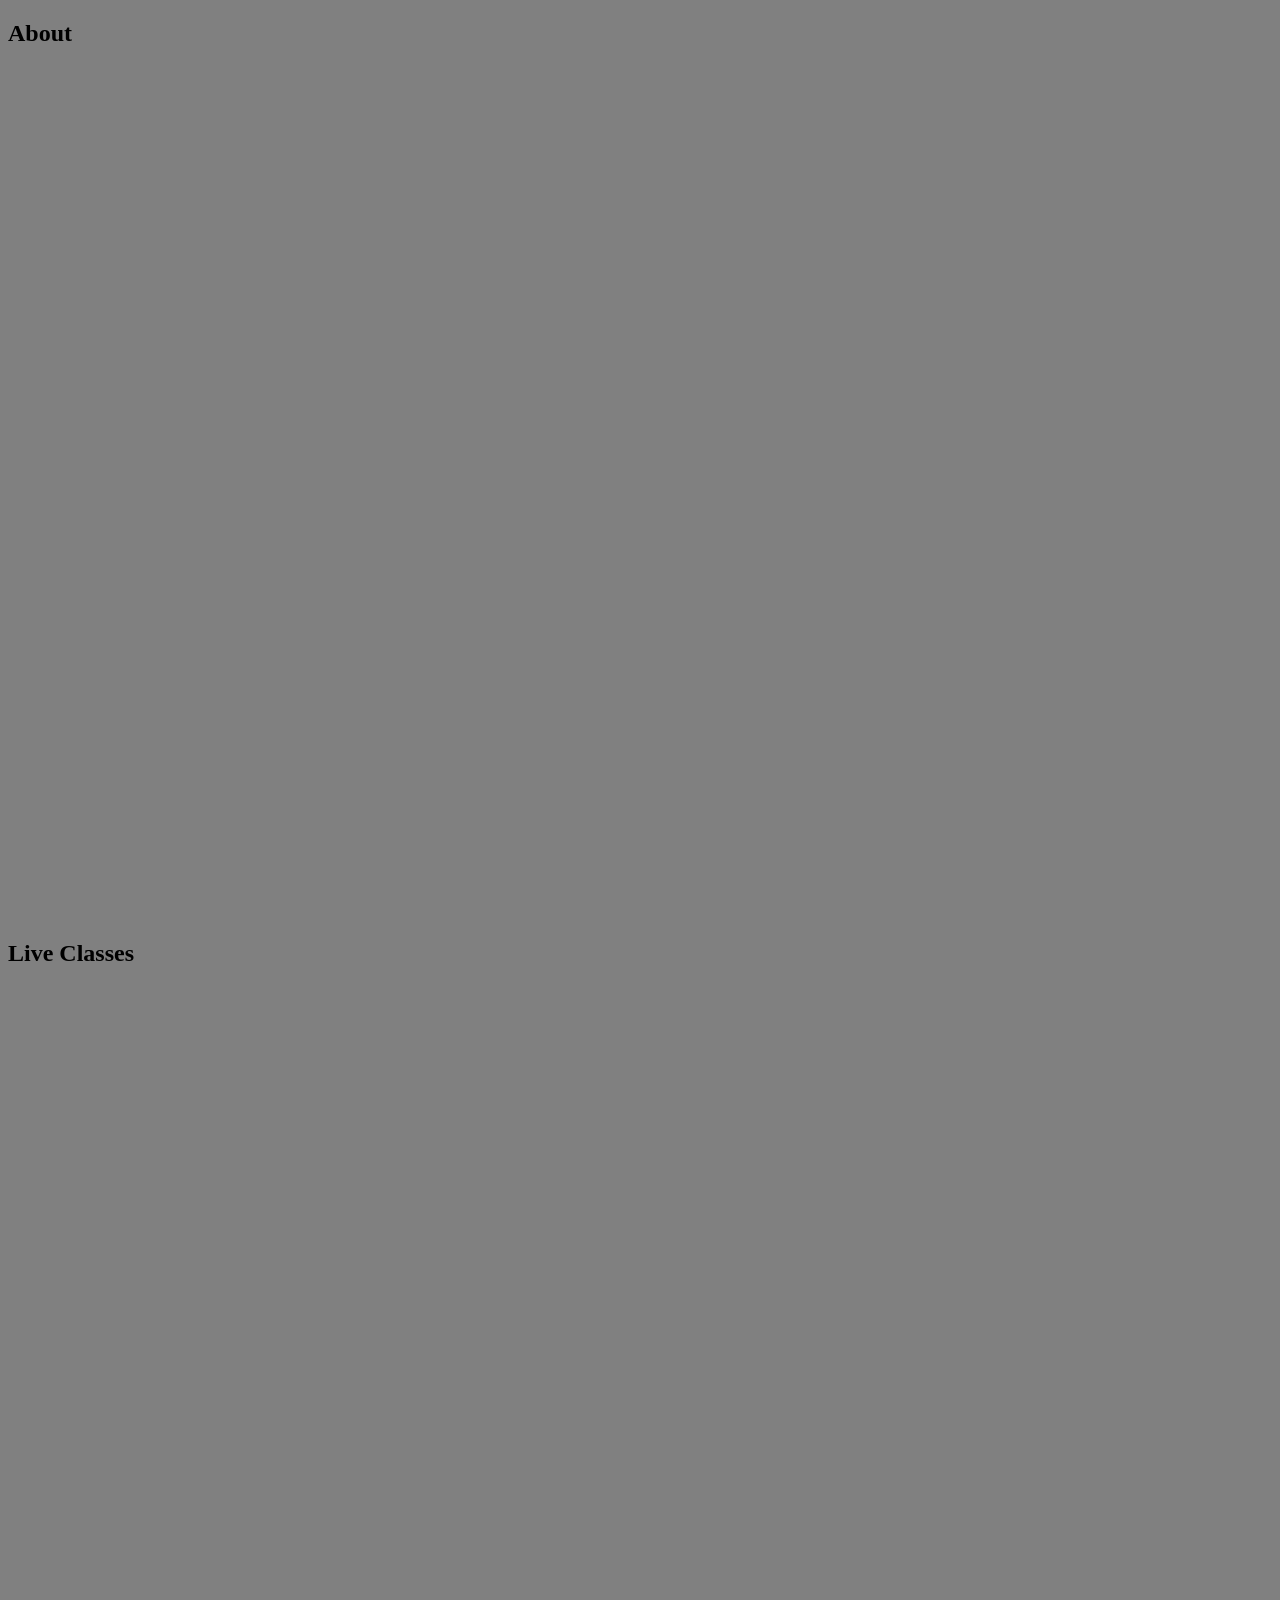
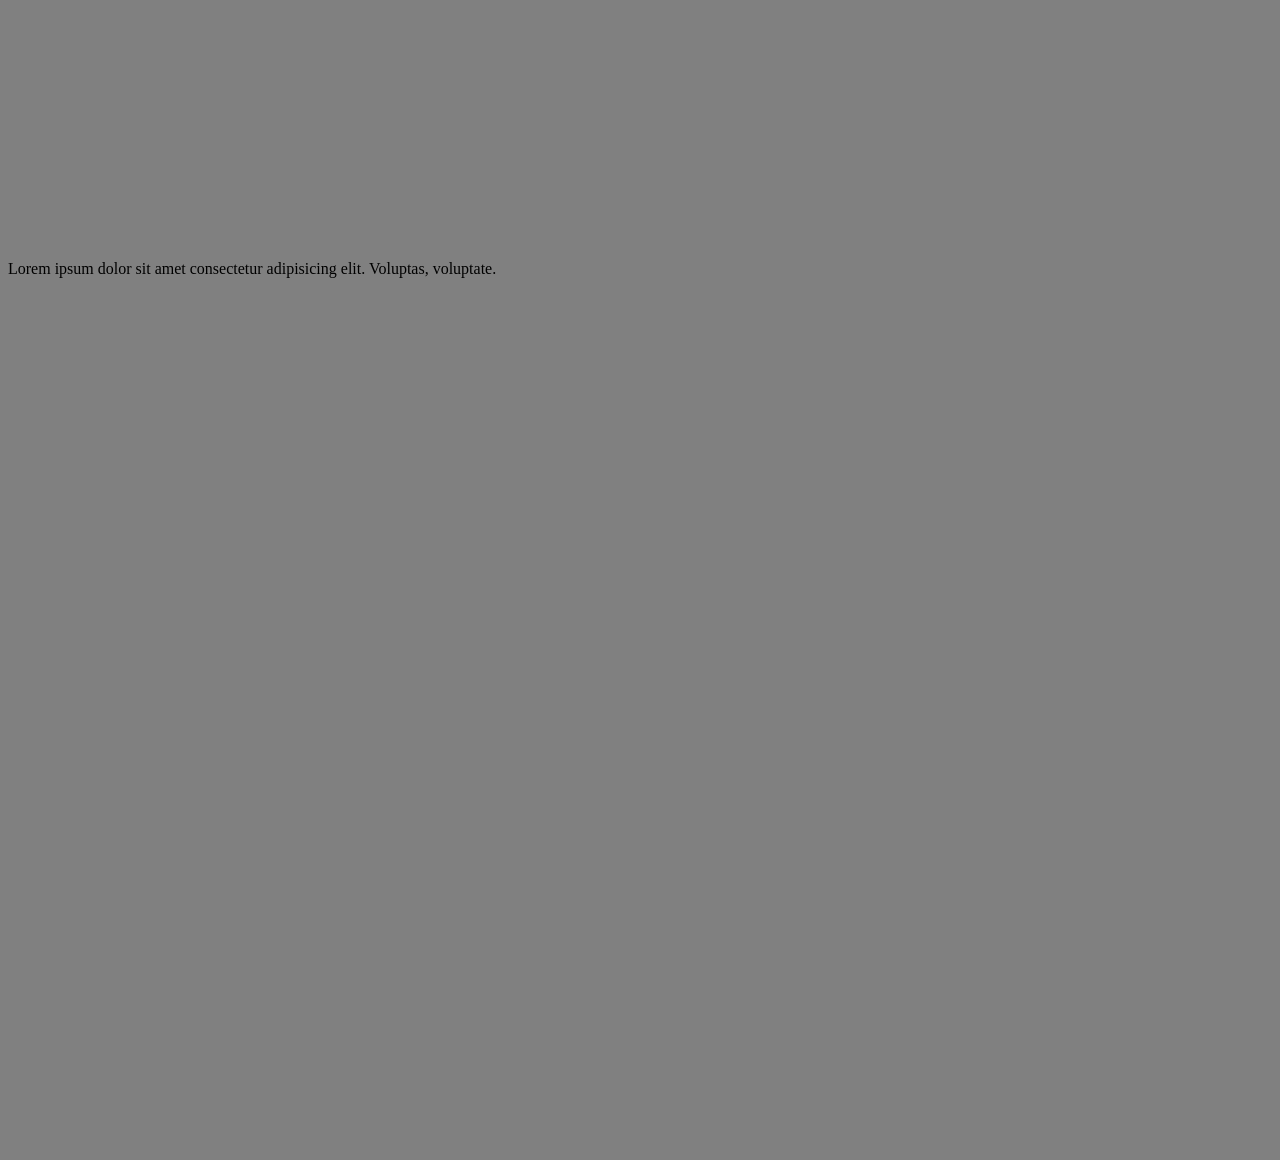
==== dev/index.html @ e34b52e8 "Just updating" ====
<!DOCTYPE html>
<html lang="en">
<head>
    <meta charset="UTF-8">
    <meta name="viewport" content="width=device-width, initial-scale=1.0">
    <title>Document</title>
    <link rel="stylesheet" href="style.css">
</head>
<body>
    <section>
        <div class="id">
            <th class="About">
                <h1>About</h1>
                <h2>Live Classes</h2>
                <p>Lorem ipsum dolor sit amet consectetur adipisicing elit. Voluptas, voluptate.</p>
            </th>
        </div>
    </section>
</body>
</html>
---- dev/style.css ----
*{
    height: 100%;
    width: 100%;
    background-color: gray;
}
.About{
    background-color: aqua;
    justify-content: center;
    box-sizing: border-box;
    border-radius: 10px;
}
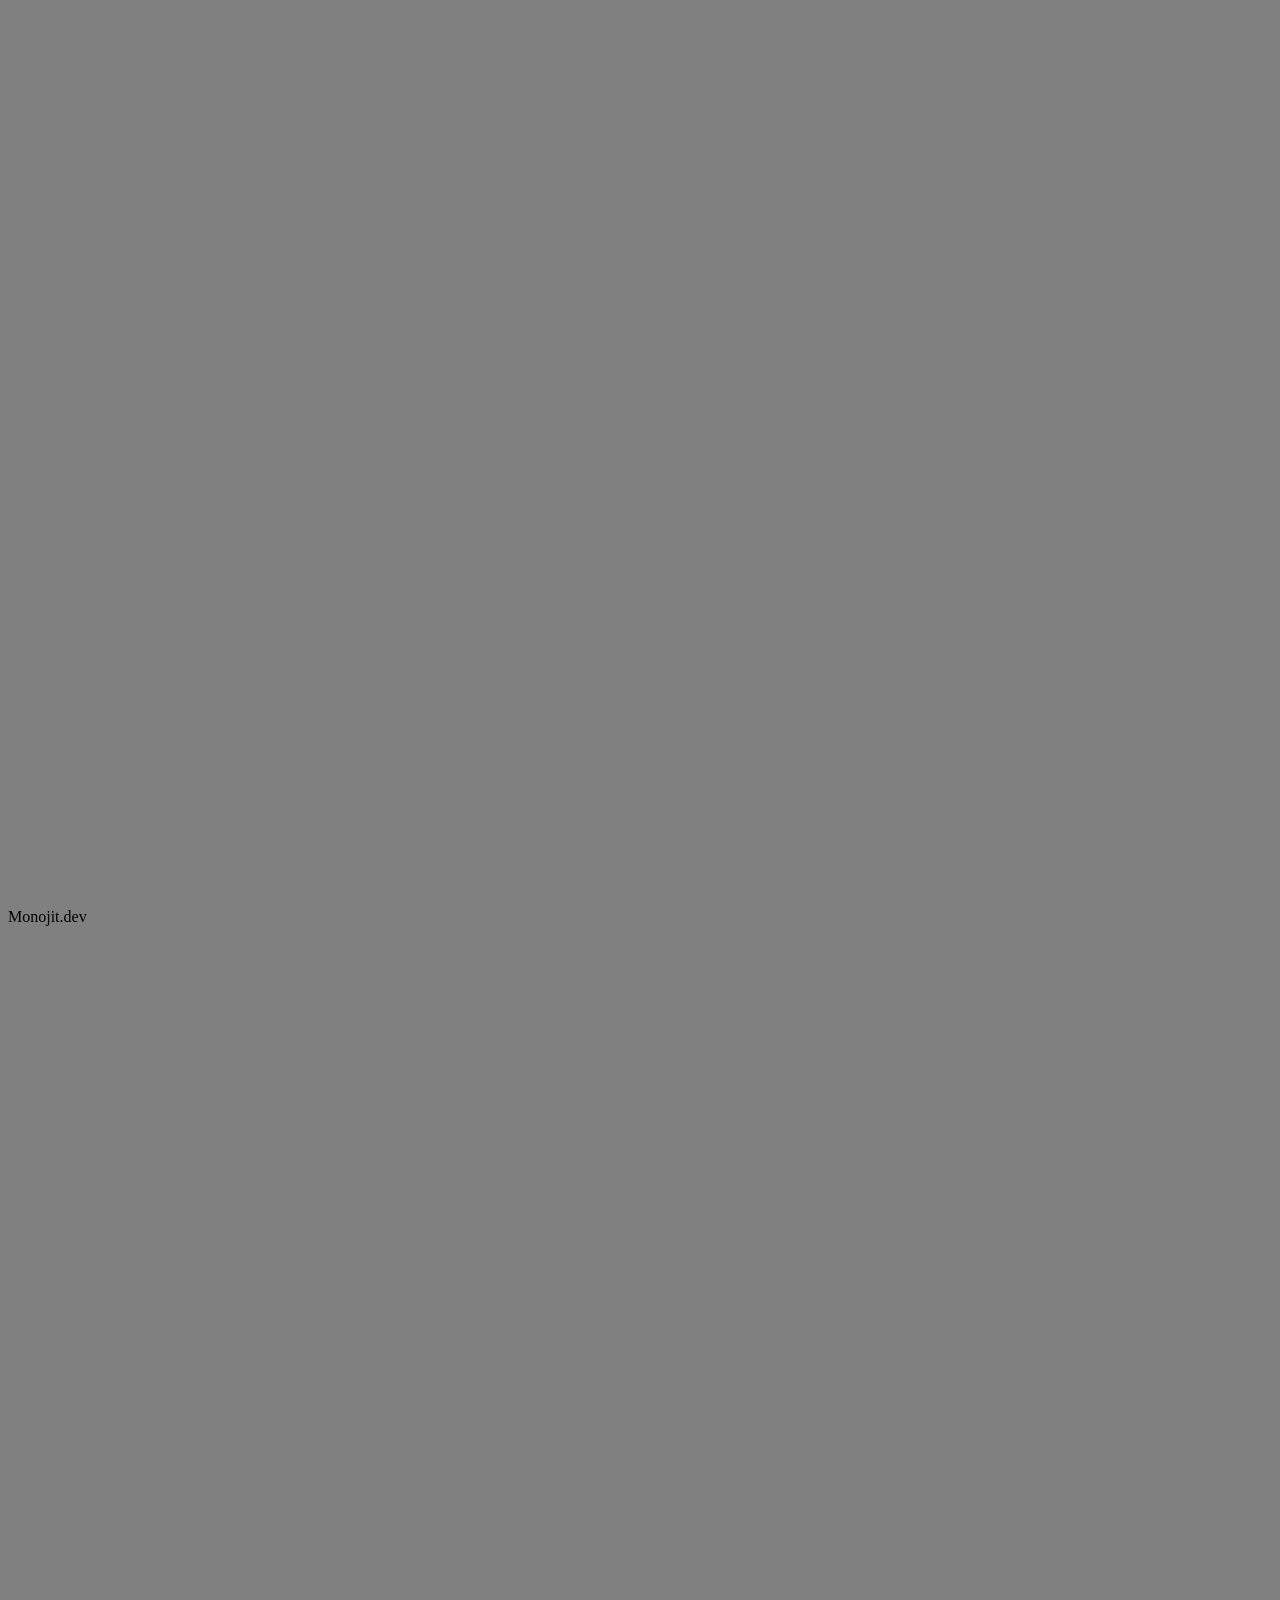
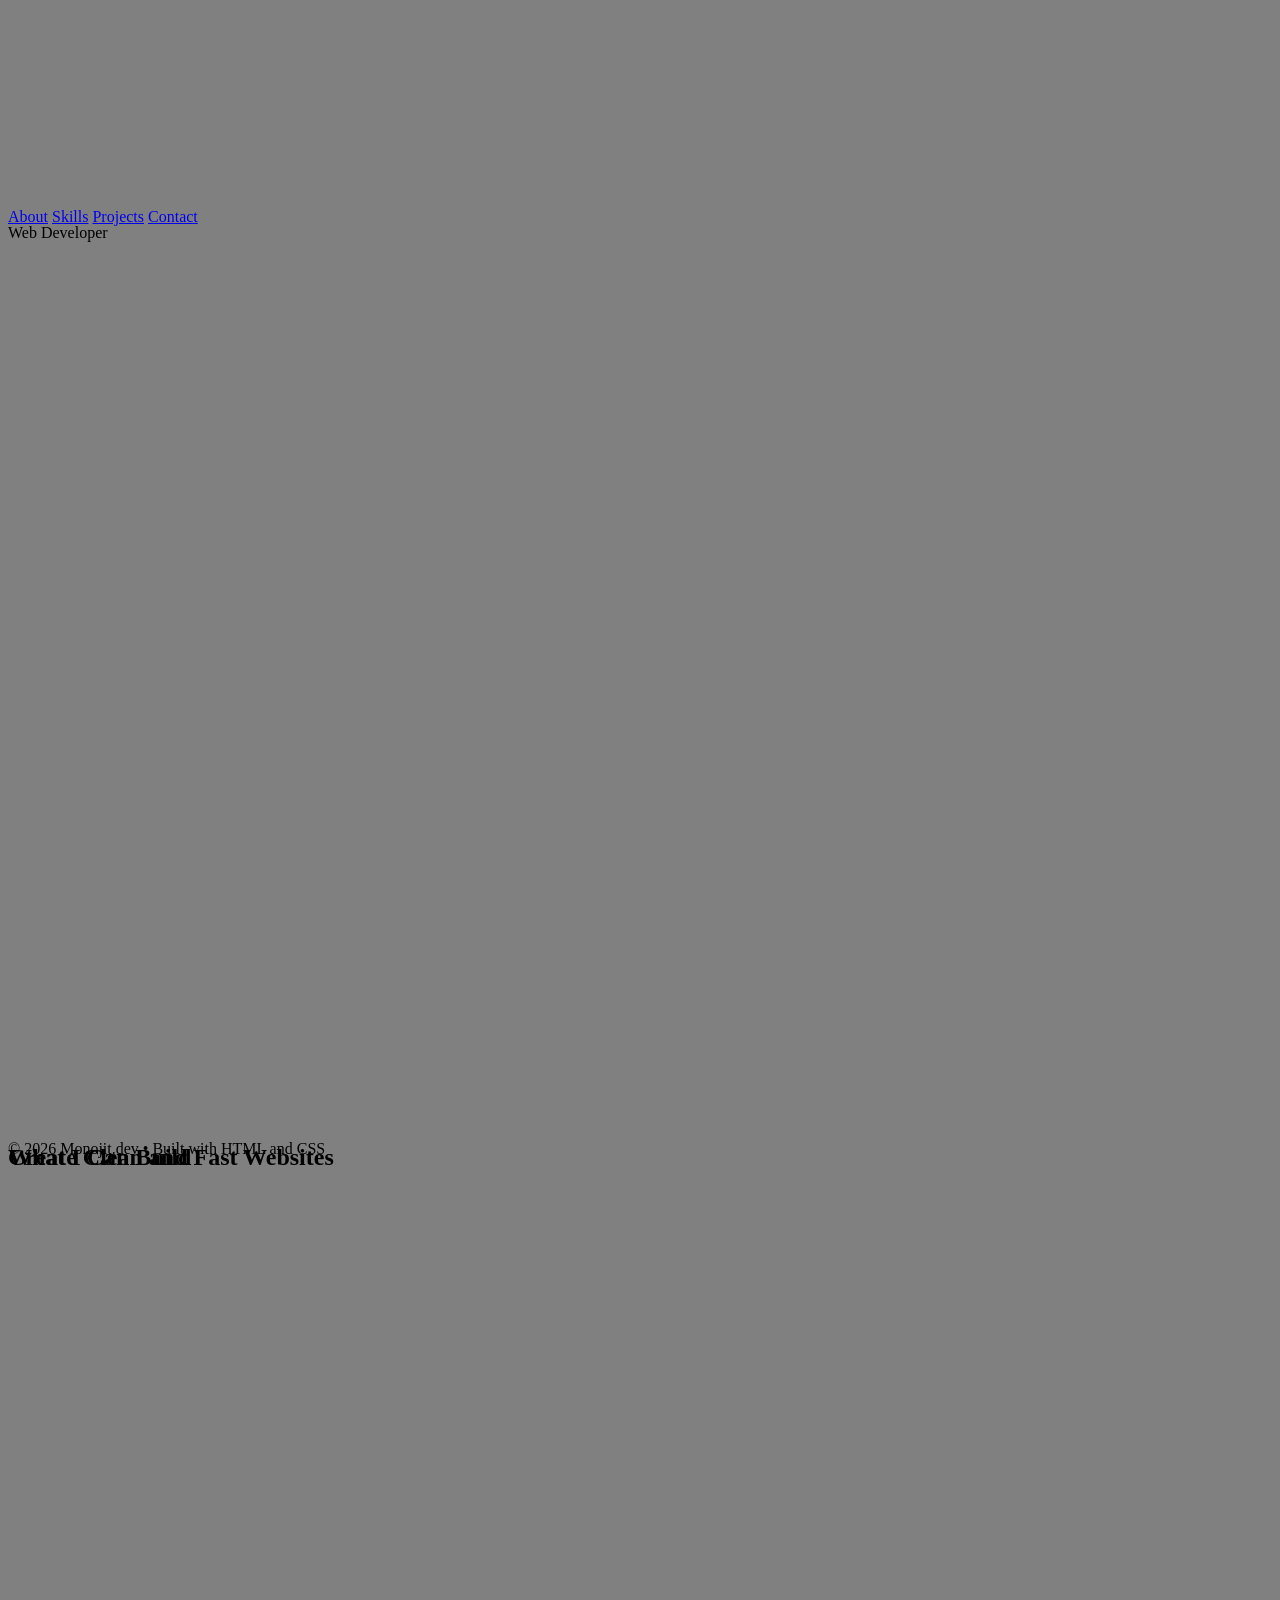
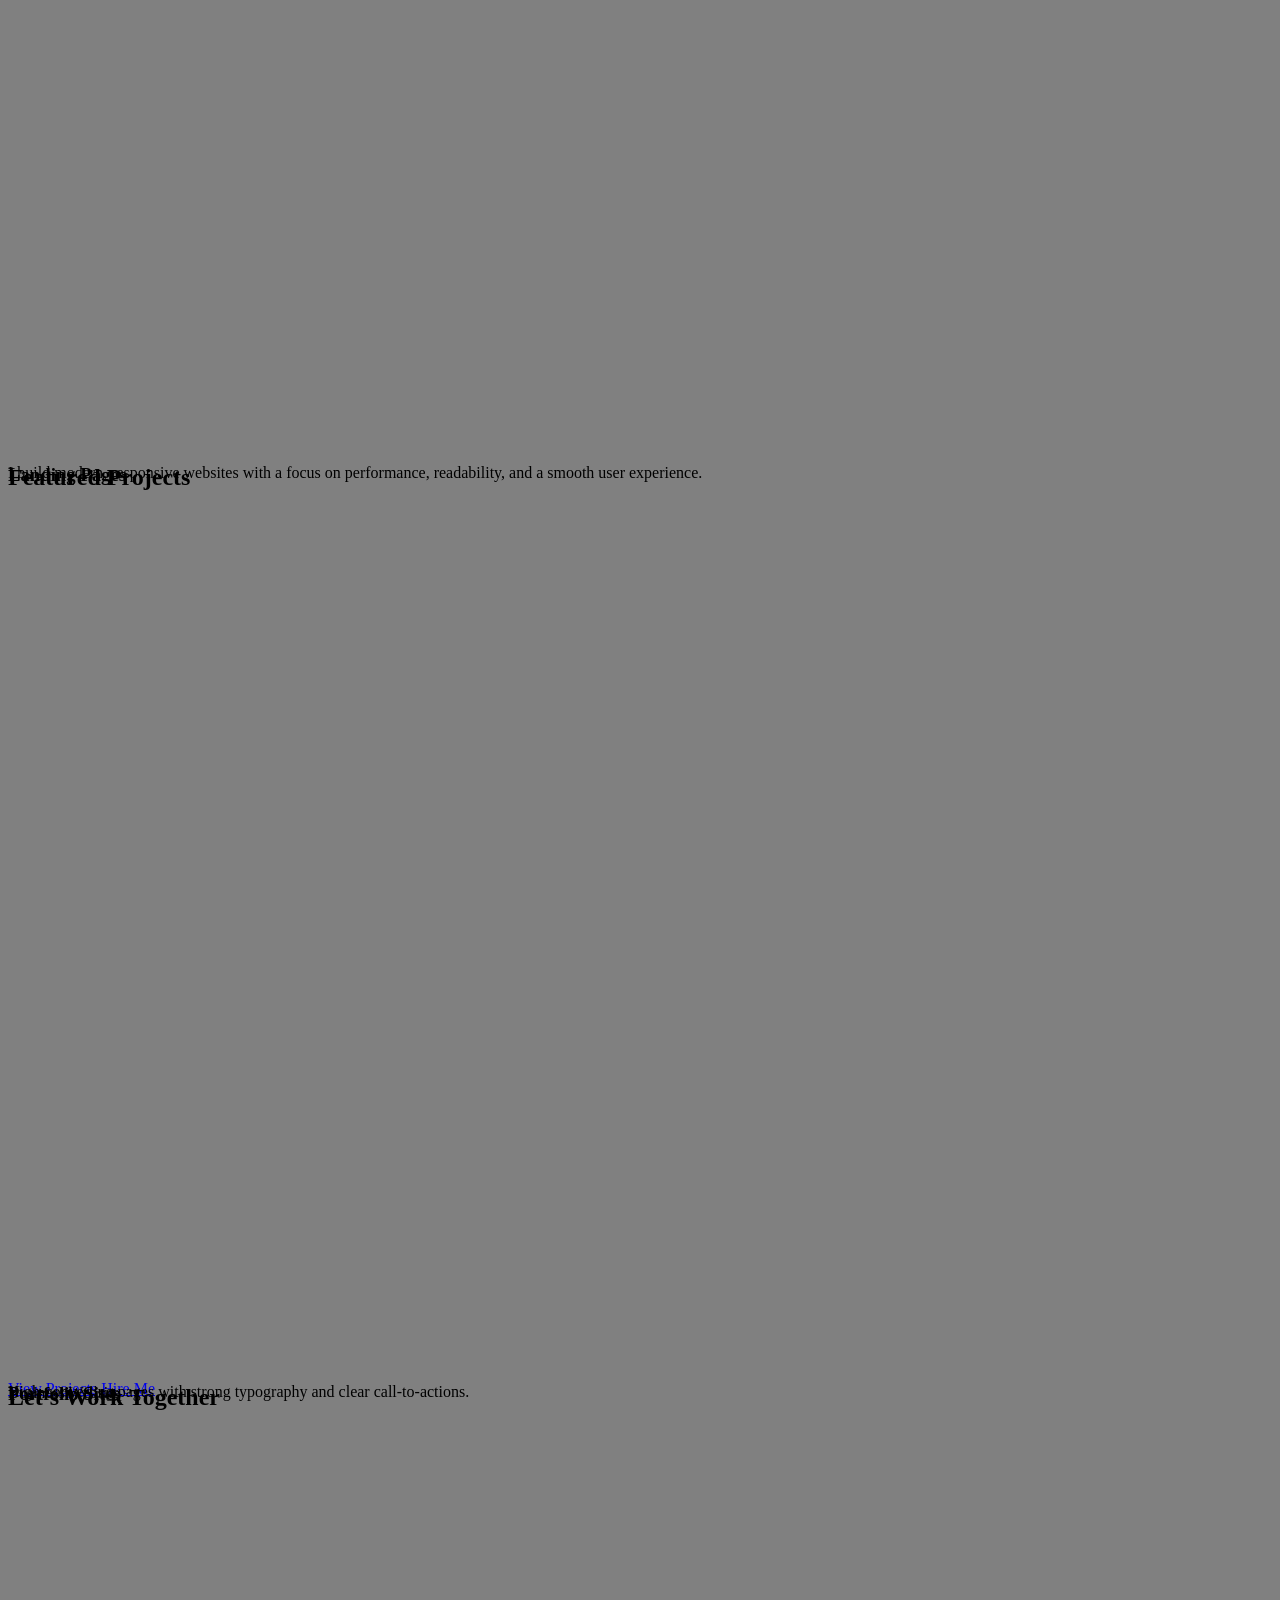
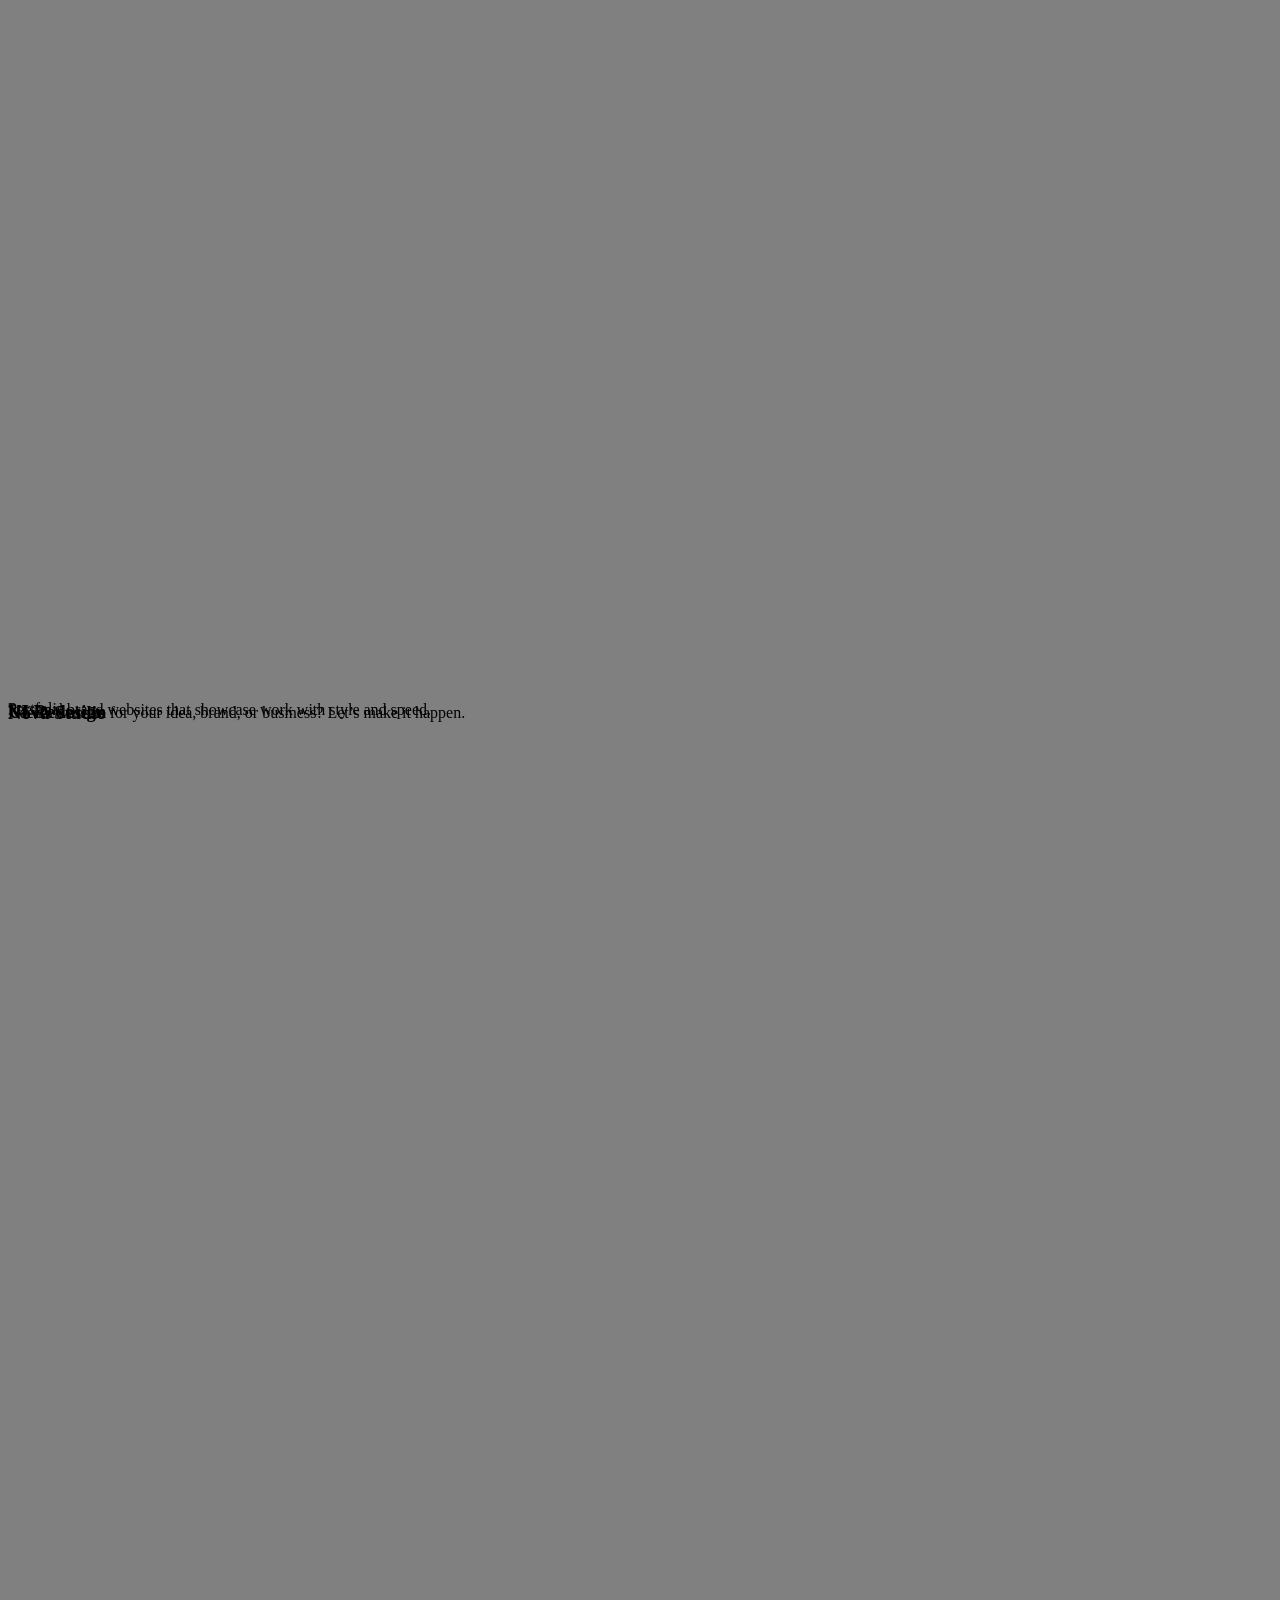
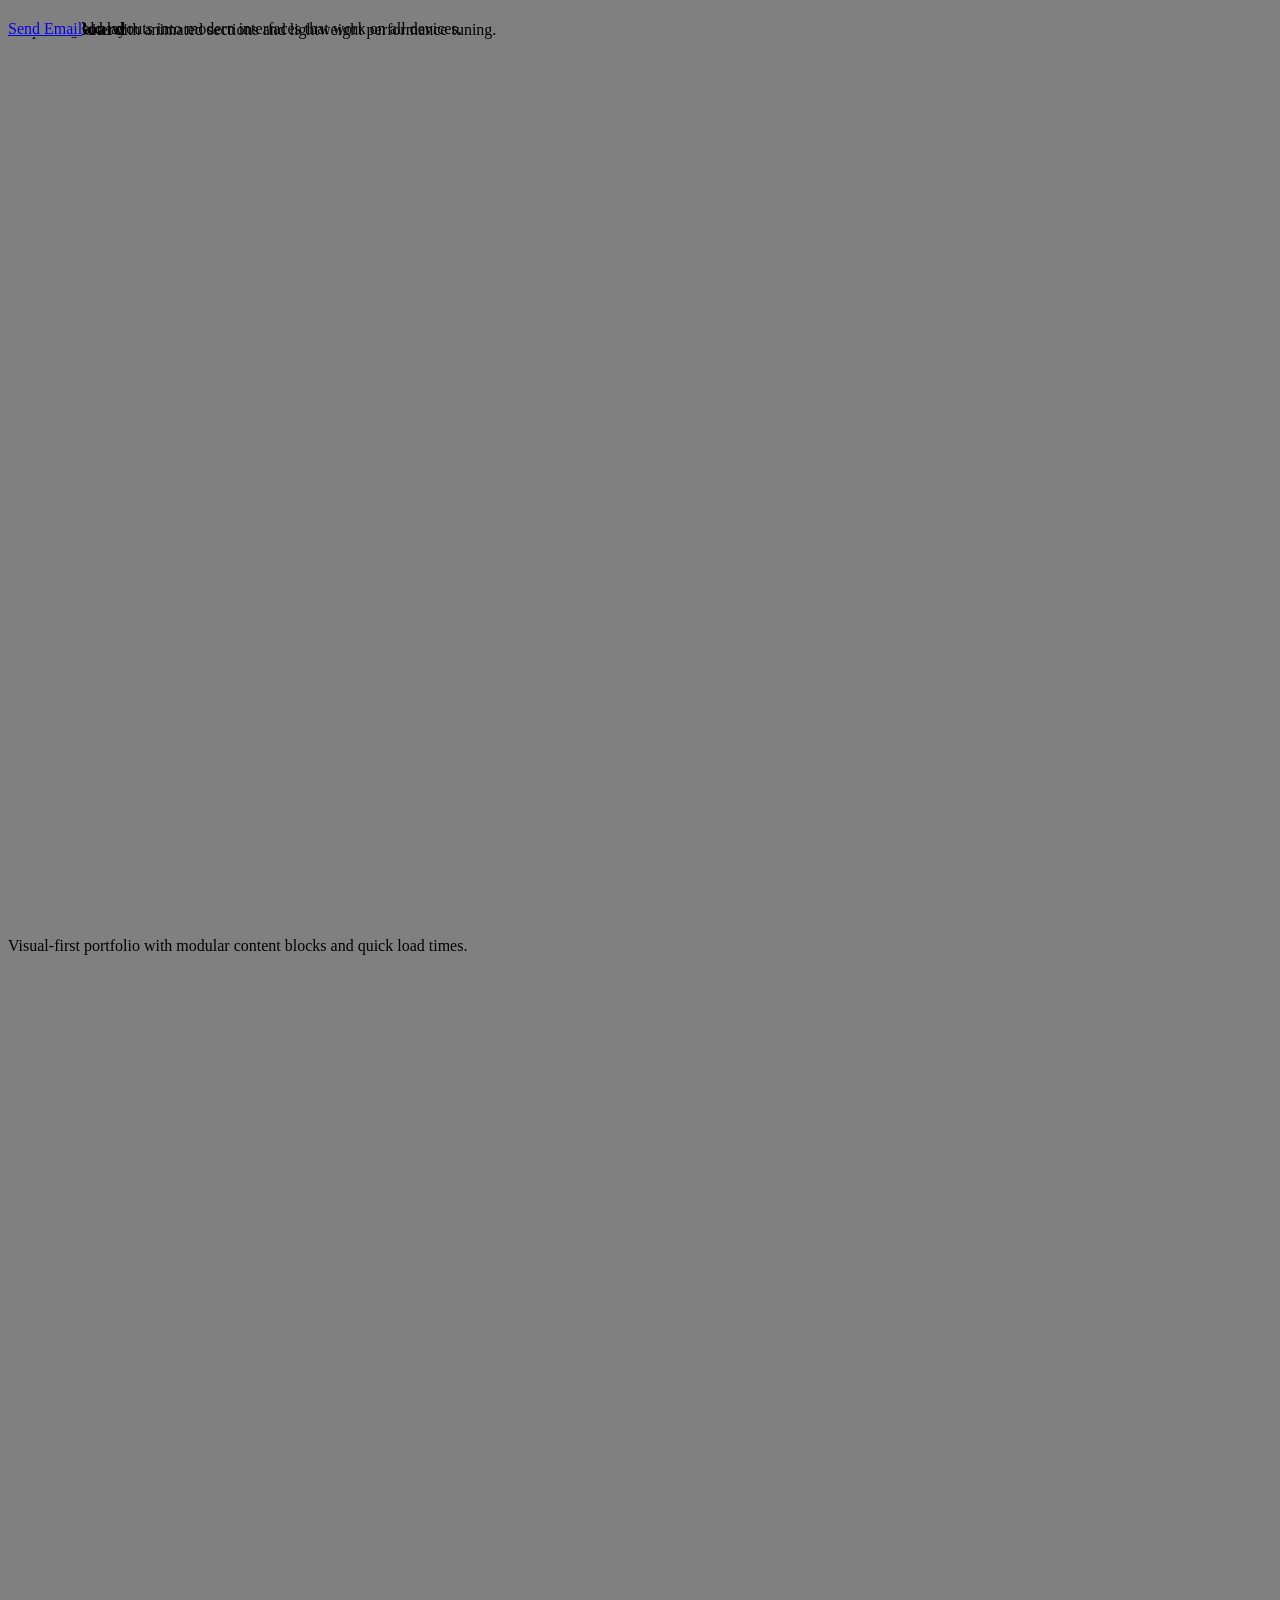
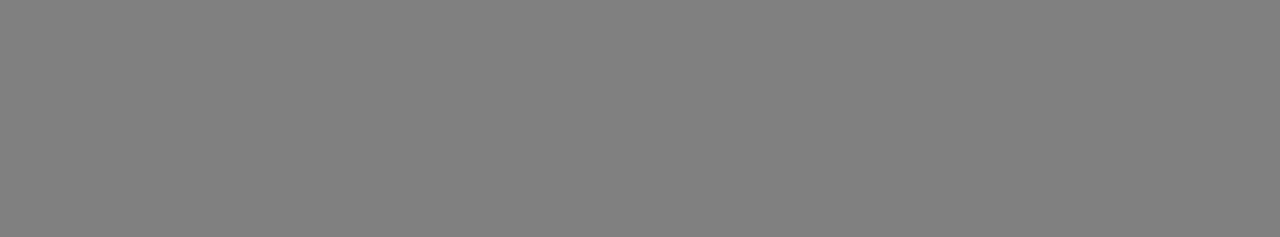
==== commit 70a5d4ae: "Updated" ====
--- a/dev/index.html
+++ b/dev/index.html
@@ -3,18 +3,79 @@
 <head>
     <meta charset="UTF-8">
     <meta name="viewport" content="width=device-width, initial-scale=1.0">
-    <title>Document</title>
+    <title>Monojit.dev</title>
     <link rel="stylesheet" href="style.css">
 </head>
 <body>
-    <section>
-        <div class="id">
-            <th class="About">
-                <h1>About</h1>
-                <h2>Live Classes</h2>
-                <p>Lorem ipsum dolor sit amet consectetur adipisicing elit. Voluptas, voluptate.</p>
-            </th>
-        </div>
-    </section>
+    <div class="page-bg"></div>
+
+    <header class="topbar">
+        <div class="brand">Monojit.dev</div>
+        <nav class="nav-links">
+            <a href="#about">About</a>
+            <a href="#skills">Skills</a>
+            <a href="#projects">Projects</a>
+            <a href="#contact">Contact</a>
+        </nav>
+    </header>
+
+    <main>
+        <section class="hero" id="about">
+            <p class="eyebrow">Web Developer</p>
+            <h1>Create Clean and Fast Websites</h1>
+            <p class="hero-copy">
+                I build modern, responsive websites with a focus on performance,
+                readability, and a smooth user experience.
+            </p>
+            <div class="hero-actions">
+                <a class="btn btn-primary" href="#projects">View Projects</a>
+                <a class="btn btn-ghost" href="#contact">Hire Me</a>
+            </div>
+        </section>
+
+        <section class="section" id="skills">
+            <h2>What I Can Build</h2>
+            <div class="grid cards-3">
+                <article class="card">
+                    <h3>Landing Pages</h3>
+                    <p>High-converting pages with strong typography and clear call-to-actions.</p>
+                </article>
+                <article class="card">
+                    <h3>Portfolio Sites</h3>
+                    <p>Personal brand websites that showcase work with style and speed.</p>
+                </article>
+                <article class="card">
+                    <h3>UI Redesign</h3>
+                    <p>Refreshing old layouts into modern interfaces that work on all devices.</p>
+                </article>
+            </div>
+        </section>
+
+        <section class="section" id="projects">
+            <h2>Featured Projects</h2>
+            <div class="grid cards-2">
+                <article class="project-card">
+                    <p class="tag">Business Website</p>
+                    <h3>Nova Studio</h3>
+                    <p>Responsive site with animated sections and lightweight performance tuning.</p>
+                </article>
+                <article class="project-card">
+                    <p class="tag">Portfolio</p>
+                    <h3>Creator Board</h3>
+                    <p>Visual-first portfolio with modular content blocks and quick load times.</p>
+                </article>
+            </div>
+        </section>
+
+        <section class="section contact" id="contact">
+            <h2>Let’s Work Together</h2>
+            <p>Need a website for your idea, brand, or business? Let’s make it happen.</p>
+            <a class="btn btn-primary" href="mailto:hello@monojit.dev">Send Email</a>
+        </section>
+    </main>
+
+    <footer>
+        <p>© 2026 Monojit.dev • Built with HTML and CSS</p>
+    </footer>
 </body>
 </html>
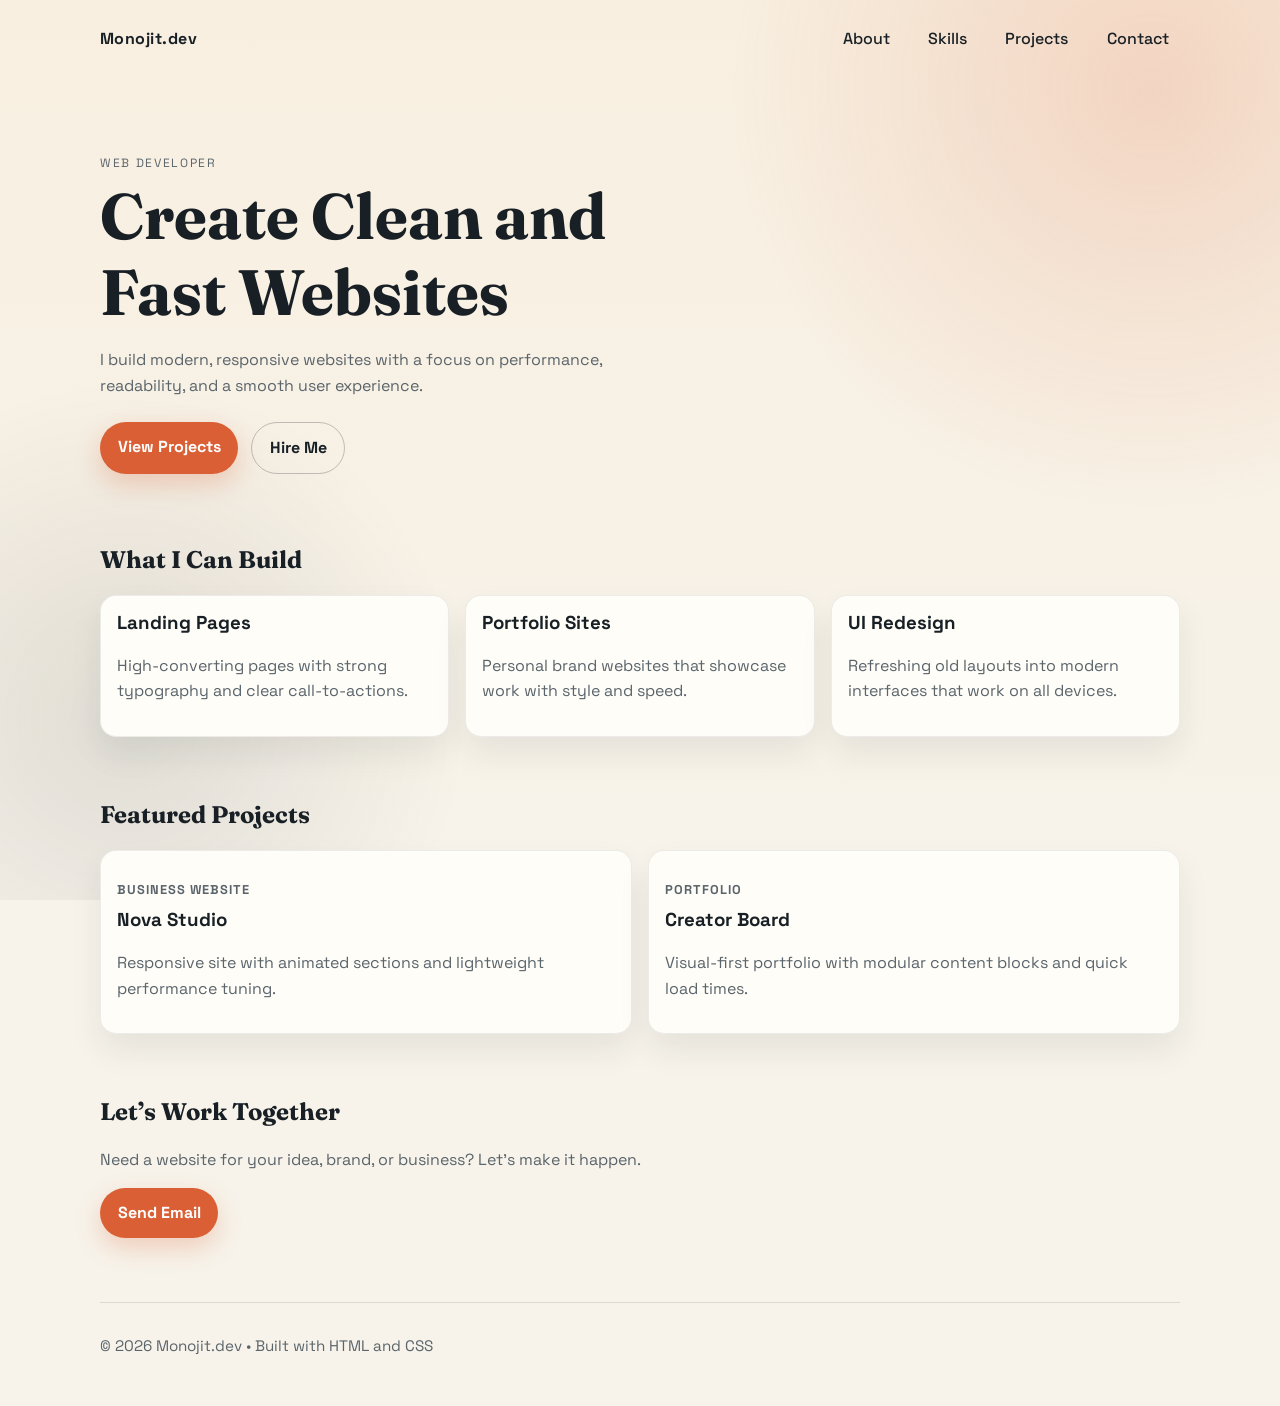
==== commit 5eb08926: "Formatting" ====
--- a/dev/index.html
+++ b/dev/index.html
@@ -1,81 +1,81 @@
-<!DOCTYPE html>
+<!doctype html>
 <html lang="en">
-<head>
-    <meta charset="UTF-8">
-    <meta name="viewport" content="width=device-width, initial-scale=1.0">
-    <title>Monojit.dev</title>
-    <link rel="stylesheet" href="style.css">
-</head>
-<body>
-    <div class="page-bg"></div>
+    <head>
+        <meta charset="UTF-8" />
+        <meta name="viewport" content="width=device-width, initial-scale=1.0" />
+        <title>Monojit.dev</title>
+        <link rel="stylesheet" href="style.css" />
+    </head>
+    <body>
+        <div class="page-bg"></div>
 
-    <header class="topbar">
-        <div class="brand">Monojit.dev</div>
-        <nav class="nav-links">
-            <a href="#about">About</a>
-            <a href="#skills">Skills</a>
-            <a href="#projects">Projects</a>
-            <a href="#contact">Contact</a>
-        </nav>
-    </header>
+        <header class="topbar">
+            <div class="brand">Monojit.dev</div>
+            <nav class="nav-links">
+                <a href="#about">About</a>
+                <a href="#skills">Skills</a>
+                <a href="#projects">Projects</a>
+                <a href="#contact">Contact</a>
+            </nav>
+        </header>
 
-    <main>
-        <section class="hero" id="about">
-            <p class="eyebrow">Web Developer</p>
-            <h1>Create Clean and Fast Websites</h1>
-            <p class="hero-copy">
-                I build modern, responsive websites with a focus on performance,
-                readability, and a smooth user experience.
-            </p>
-            <div class="hero-actions">
-                <a class="btn btn-primary" href="#projects">View Projects</a>
-                <a class="btn btn-ghost" href="#contact">Hire Me</a>
-            </div>
-        </section>
+        <main>
+            <section class="hero" id="about">
+                <p class="eyebrow">Web Developer</p>
+                <h1>Create Clean and Fast Websites</h1>
+                <p class="hero-copy">
+                    I build modern, responsive websites with a focus on performance, readability, and a smooth user
+                    experience.
+                </p>
+                <div class="hero-actions">
+                    <a class="btn btn-primary" href="#projects">View Projects</a>
+                    <a class="btn btn-ghost" href="#contact">Hire Me</a>
+                </div>
+            </section>
 
-        <section class="section" id="skills">
-            <h2>What I Can Build</h2>
-            <div class="grid cards-3">
-                <article class="card">
-                    <h3>Landing Pages</h3>
-                    <p>High-converting pages with strong typography and clear call-to-actions.</p>
-                </article>
-                <article class="card">
-                    <h3>Portfolio Sites</h3>
-                    <p>Personal brand websites that showcase work with style and speed.</p>
-                </article>
-                <article class="card">
-                    <h3>UI Redesign</h3>
-                    <p>Refreshing old layouts into modern interfaces that work on all devices.</p>
-                </article>
-            </div>
-        </section>
+            <section class="section" id="skills">
+                <h2>What I Can Build</h2>
+                <div class="grid cards-3">
+                    <article class="card">
+                        <h3>Landing Pages</h3>
+                        <p>High-converting pages with strong typography and clear call-to-actions.</p>
+                    </article>
+                    <article class="card">
+                        <h3>Portfolio Sites</h3>
+                        <p>Personal brand websites that showcase work with style and speed.</p>
+                    </article>
+                    <article class="card">
+                        <h3>UI Redesign</h3>
+                        <p>Refreshing old layouts into modern interfaces that work on all devices.</p>
+                    </article>
+                </div>
+            </section>
 
-        <section class="section" id="projects">
-            <h2>Featured Projects</h2>
-            <div class="grid cards-2">
-                <article class="project-card">
-                    <p class="tag">Business Website</p>
-                    <h3>Nova Studio</h3>
-                    <p>Responsive site with animated sections and lightweight performance tuning.</p>
-                </article>
-                <article class="project-card">
-                    <p class="tag">Portfolio</p>
-                    <h3>Creator Board</h3>
-                    <p>Visual-first portfolio with modular content blocks and quick load times.</p>
-                </article>
-            </div>
-        </section>
+            <section class="section" id="projects">
+                <h2>Featured Projects</h2>
+                <div class="grid cards-2">
+                    <article class="project-card">
+                        <p class="tag">Business Website</p>
+                        <h3>Nova Studio</h3>
+                        <p>Responsive site with animated sections and lightweight performance tuning.</p>
+                    </article>
+                    <article class="project-card">
+                        <p class="tag">Portfolio</p>
+                        <h3>Creator Board</h3>
+                        <p>Visual-first portfolio with modular content blocks and quick load times.</p>
+                    </article>
+                </div>
+            </section>
 
-        <section class="section contact" id="contact">
-            <h2>Let’s Work Together</h2>
-            <p>Need a website for your idea, brand, or business? Let’s make it happen.</p>
-            <a class="btn btn-primary" href="mailto:hello@monojit.dev">Send Email</a>
-        </section>
-    </main>
+            <section class="section contact" id="contact">
+                <h2>Let’s Work Together</h2>
+                <p>Need a website for your idea, brand, or business? Let’s make it happen.</p>
+                <a class="btn btn-primary" href="mailto:hello@monojit.dev">Send Email</a>
+            </section>
+        </main>
 
-    <footer>
-        <p>© 2026 Monojit.dev • Built with HTML and CSS</p>
-    </footer>
-</body>
-</html>+        <footer>
+            <p>© 2026 Monojit.dev • Built with HTML and CSS</p>
+        </footer>
+    </body>
+</html>
--- a/dev/style.css
+++ b/dev/style.css
@@ -1,11 +1,245 @@
-*{
-    height: 100%;
-    width: 100%;
-    background-color: gray;
-}
-.About{
-    background-color: aqua;
-    justify-content: center;
+@import url("https://fonts.googleapis.com/css2?family=Space+Grotesk:wght@400;500;700&family=Fraunces:opsz,wght@9..144,700&display=swap");
+
+:root {
+    --bg: #f7f3ea;
+    --ink: #182026;
+    --surface: #fffdf8;
+    --brand: #db5f35;
+    --brand-dark: #b44722;
+    --muted: #5a646b;
+    --ring: rgba(219, 95, 53, 0.25);
+    --radius: 16px;
+    --shadow: 0 16px 32px rgba(24, 32, 38, 0.08);
+}
+
+* {
     box-sizing: border-box;
-    border-radius: 10px;
-}
+}
+
+html,
+body {
+    margin: 0;
+    padding: 0;
+}
+
+body {
+    font-family: "Space Grotesk", sans-serif;
+    color: var(--ink);
+    background: linear-gradient(180deg, #f8efe0 0%, var(--bg) 60%);
+    min-height: 100vh;
+    line-height: 1.6;
+    overflow-x: hidden;
+}
+
+.page-bg {
+    position: fixed;
+    inset: 0;
+    pointer-events: none;
+    background-image: radial-gradient(circle at 90% 10%, rgba(219, 95, 53, 0.18), transparent 30%),
+        radial-gradient(circle at 10% 80%, rgba(24, 32, 38, 0.1), transparent 25%);
+    z-index: -1;
+}
+
+.topbar,
+main,
+footer {
+    width: min(1080px, calc(100% - 2rem));
+    margin-inline: auto;
+}
+
+.topbar {
+    display: flex;
+    justify-content: space-between;
+    align-items: center;
+    padding: 1.25rem 0;
+}
+
+.brand {
+    font-weight: 700;
+    letter-spacing: 0.03em;
+}
+
+.nav-links {
+    display: flex;
+    gap: 1rem;
+}
+
+.nav-links a {
+    text-decoration: none;
+    color: var(--ink);
+    font-weight: 500;
+    padding: 0.4rem 0.7rem;
+    border-radius: 999px;
+    transition: background-color 0.25s ease;
+}
+
+.nav-links a:hover {
+    background-color: rgba(24, 32, 38, 0.08);
+}
+
+.hero {
+    padding: 4rem 0 2.5rem;
+    animation: rise 700ms ease both;
+}
+
+.eyebrow {
+    text-transform: uppercase;
+    letter-spacing: 0.14em;
+    font-size: 0.75rem;
+    color: var(--muted);
+    margin-bottom: 0.25rem;
+}
+
+h1,
+h2,
+h3 {
+    margin-top: 0;
+    line-height: 1.2;
+}
+
+h1,
+h2 {
+    font-family: "Fraunces", serif;
+}
+
+h1 {
+    font-size: clamp(2.2rem, 6vw, 4rem);
+    max-width: 12ch;
+    margin-bottom: 0.85rem;
+}
+
+.hero-copy {
+    max-width: 56ch;
+    color: var(--muted);
+}
+
+.hero-actions {
+    display: flex;
+    gap: 0.8rem;
+    margin-top: 1.5rem;
+}
+
+.btn {
+    display: inline-block;
+    text-decoration: none;
+    font-weight: 700;
+    border-radius: 999px;
+    padding: 0.75rem 1.1rem;
+    transition: transform 0.2s ease, box-shadow 0.2s ease, background-color 0.2s ease;
+}
+
+.btn:hover {
+    transform: translateY(-2px);
+}
+
+.btn-primary {
+    color: #fff;
+    background: var(--brand);
+    box-shadow: 0 10px 24px var(--ring);
+}
+
+.btn-primary:hover {
+    background: var(--brand-dark);
+}
+
+.btn-ghost {
+    color: var(--ink);
+    background: transparent;
+    border: 1px solid rgba(24, 32, 38, 0.25);
+}
+
+.section {
+    padding: 2rem 0;
+    animation: rise 700ms ease both;
+    animation-delay: 120ms;
+}
+
+.grid {
+    display: grid;
+    gap: 1rem;
+}
+
+.cards-3 {
+    grid-template-columns: repeat(3, minmax(0, 1fr));
+}
+
+.cards-2 {
+    grid-template-columns: repeat(2, minmax(0, 1fr));
+}
+
+.card,
+.project-card {
+    background: var(--surface);
+    border: 1px solid rgba(24, 32, 38, 0.08);
+    border-radius: var(--radius);
+    padding: 1rem;
+    box-shadow: var(--shadow);
+}
+
+.card p,
+.project-card p,
+.contact p {
+    color: var(--muted);
+}
+
+.tag {
+    display: inline-block;
+    margin-bottom: 0.55rem;
+    font-size: 0.8rem;
+    letter-spacing: 0.08em;
+    text-transform: uppercase;
+    color: var(--brand-dark);
+    font-weight: 700;
+}
+
+.contact {
+    margin-bottom: 2rem;
+}
+
+footer {
+    border-top: 1px solid rgba(24, 32, 38, 0.12);
+    padding: 1rem 0 2rem;
+    color: var(--muted);
+    font-size: 0.95rem;
+}
+
+@keyframes rise {
+    from {
+        opacity: 0;
+        transform: translateY(12px);
+    }
+    to {
+        opacity: 1;
+        transform: translateY(0);
+    }
+}
+
+@media (max-width: 900px) {
+    .cards-3,
+    .cards-2 {
+        grid-template-columns: 1fr;
+    }
+
+    .topbar {
+        flex-direction: column;
+        gap: 0.75rem;
+        align-items: flex-start;
+    }
+
+    .hero-actions {
+        flex-wrap: wrap;
+    }
+}
+
+@media (max-width: 560px) {
+    .nav-links {
+        width: 100%;
+        justify-content: space-between;
+        gap: 0.25rem;
+        flex-wrap: wrap;
+    }
+
+    .nav-links a {
+        padding: 0.3rem 0.5rem;
+    }
+}
